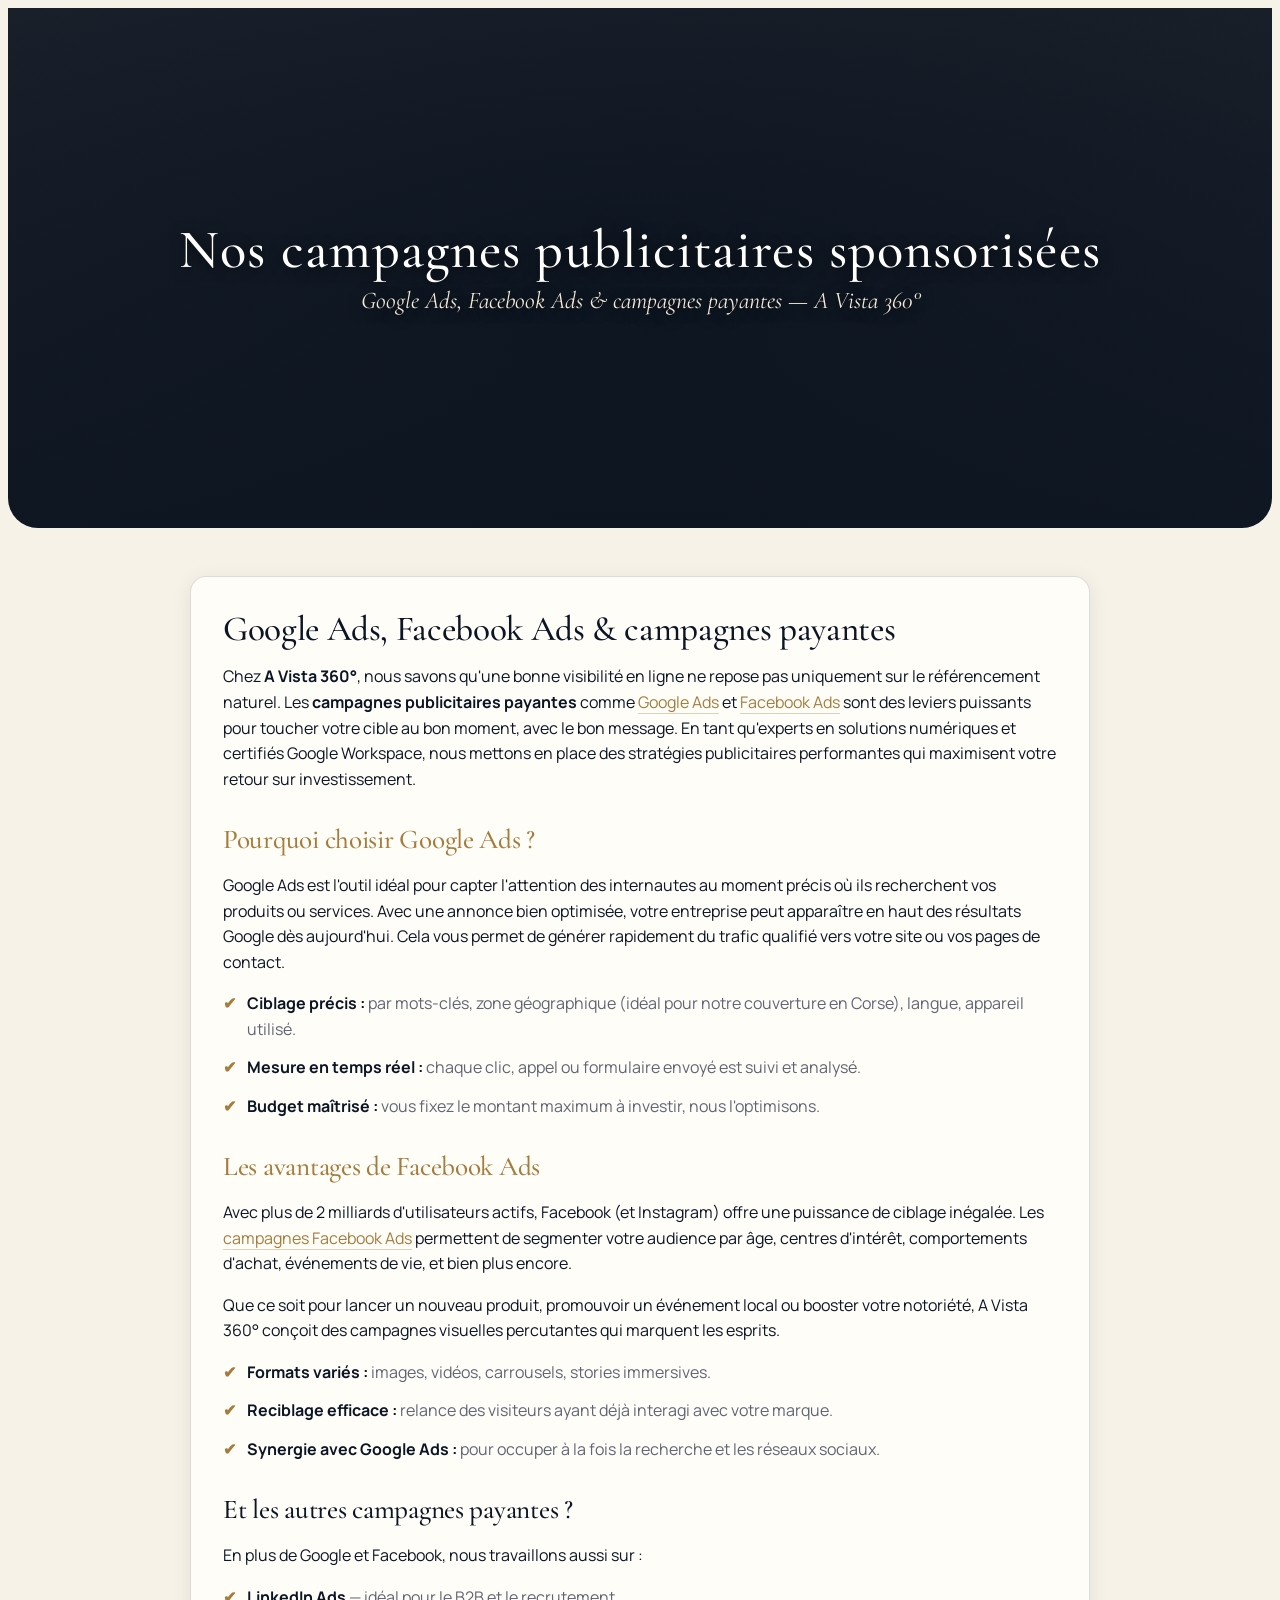
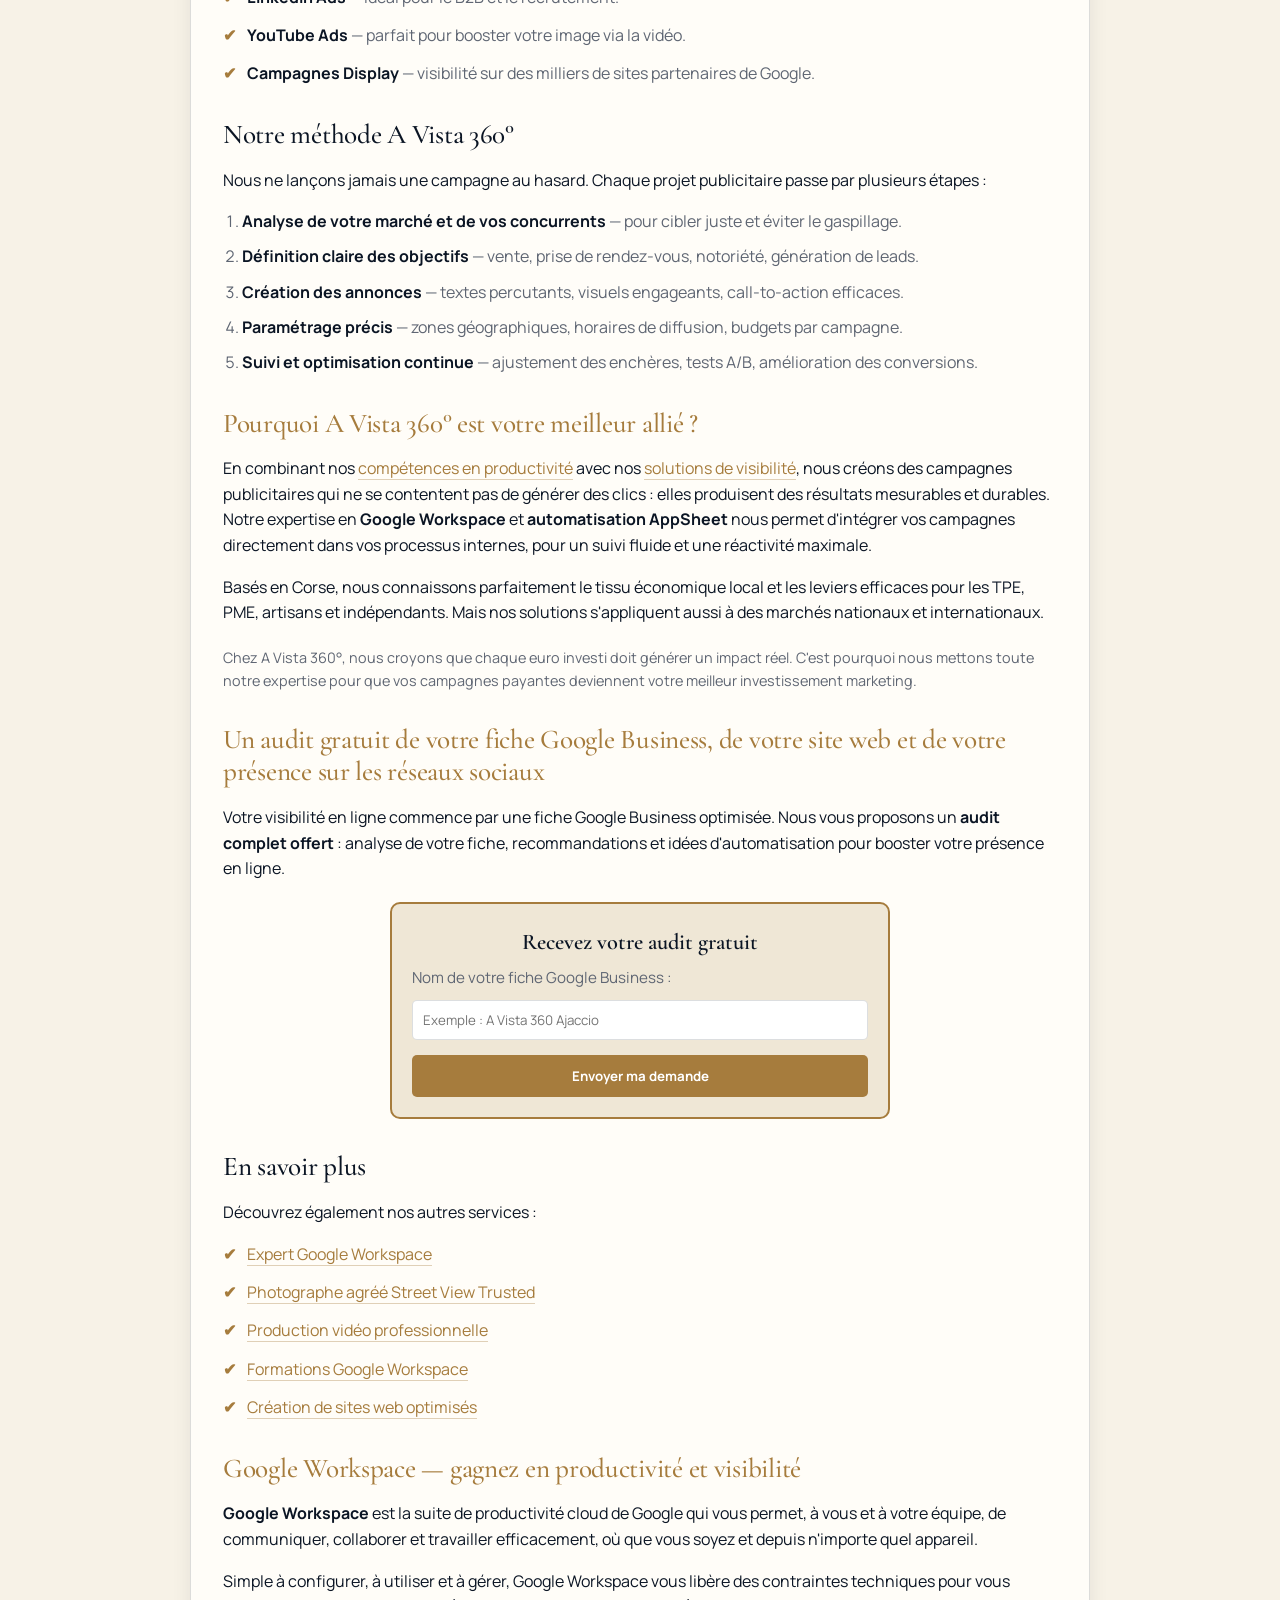
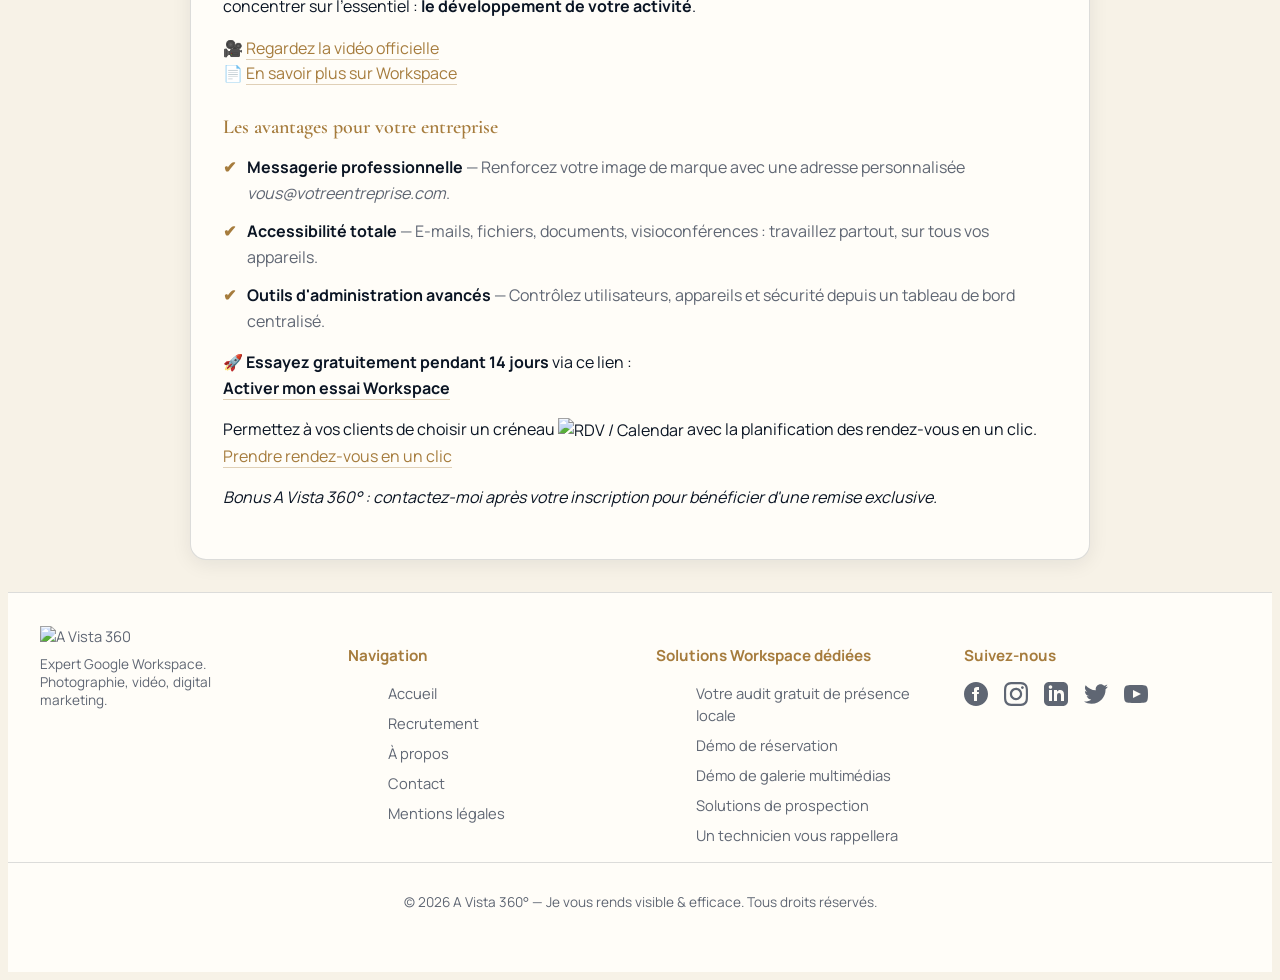
==== index.html @ ca6310ca "Page Ads — première publication" ====
<!doctype html>
<html lang="fr">
<head>
<meta charset="utf-8">
<meta name="viewport" content="width=device-width, initial-scale=1">
<title>Campagnes publicitaires — Google Ads &amp; Facebook Ads | A Vista 360°</title>
<link rel="canonical" href="https://ads.avista360.fr/">
<meta name="description" content="Google Ads, Facebook Ads et campagnes payantes en Corse : ciblage local, budget maîtrisé, suivi des conversions. A Vista 360°, expert Google Workspace depuis 2017.">
<link rel="preconnect" href="https://fonts.gstatic.com" crossorigin>
<link href="https://fonts.googleapis.com/css2?family=Cormorant+Garamond:ital,wght@0,500;0,600;1,500&family=Manrope:wght@400;600;700;800&display=swap" rel="stylesheet">
<style>
  :root {
    --v-font-title: "Cormorant Garamond", Georgia, serif;
    --v-font-body: Manrope, "Segoe UI", Roboto, Arial, sans-serif;
    --v-radius-card: 16px;
    --v-shadow-sm: 0 1px 3px rgba(60,64,67,.12);
    --v-shadow-lg: 0 8px 24px rgba(60,64,67,.22);
    --v-transition: all .25s ease;

    /* Palette A Vista 360 */
    --v-bg-section: #f7f2e7;
    --v-bg-section-alt: #efe7d6;
    --v-bg-card: #fffdf8;
    --v-txt-primary: #0b1524;
    --v-txt-secondary: #5f6673;
    --v-brand: #a67c3d;
    --v-gold: #c9a468;
    --v-line: rgba(11,21,36,.14);
    --v-ink: #0b1524;
  }

  /* Mode sombre : nuit + or */
  :root.dark {
    --v-bg-section: #0b1524;
    --v-bg-section-alt: #08111f;
    --v-bg-card: #12202f;
    --v-txt-primary: #f7f2e7;
    --v-txt-secondary: #b9b3a5;
    --v-line: rgba(247,242,231,.16);
    --v-brand: #c9a468;
  }
  @media (prefers-color-scheme: dark) {
    :root:not(.light) {
      --v-bg-section: #0b1524;
      --v-bg-section-alt: #08111f;
      --v-bg-card: #12202f;
      --v-txt-primary: #f7f2e7;
      --v-txt-secondary: #b9b3a5;
      --v-line: rgba(247,242,231,.16);
      --v-brand: #c9a468;
    }
  }

  .v-reset * { box-sizing: border-box; margin:0; padding:0; }
  body { background: var(--v-bg-section); color: var(--v-txt-primary); font-family: var(--v-font-body); }
  .v-container { font-family: var(--v-font-body); width: 100%; }

  /* ===== BANNIÈRE — 520 px, arrondi bas ===== */
  .v-header-banner {
    width: 100%;
    height: 520px;
    background-image: url('https://avista-360.github.io/vista360-assets/images/ads/campagne_ads.gif');
    background-size: cover;
    background-position: left center;
    display: flex;
    flex-direction: column;
    align-items: center;
    justify-content: center;
    text-align: center;
    padding: 1rem;
    color: #fff;
    text-shadow: 0 2px 14px rgba(0,0,0,.75);
    border-radius: 0 0 30px 30px;
    margin-bottom: 3rem;
    overflow: hidden;
    position: relative;
  }
  .v-header-banner::before {
    content: "";
    position: absolute;
    inset: 0;
    background-image: inherit;
    background-size: cover;
    background-position: inherit;
    background-repeat: no-repeat;
    transition: transform .8s ease;
    filter: blur(9px) saturate(.85);
    transform: scale(1.08);
    z-index: 0;
  }
  .v-header-banner:hover::before { transform: scale(1.12); }
  .v-header-banner::after {
    content: "";
    position: absolute;
    inset: 0;
    background:
      linear-gradient(180deg, rgba(8,16,28,.92) 0%, rgba(8,16,28,.97) 100%),
      radial-gradient(85% 95% at 50% 48%, rgba(11,21,36,.55), rgba(11,21,36,.10) 78%),
      radial-gradient(90% 120% at 80% 0%, rgba(201,164,104,.16), transparent 60%);
    z-index: 0;
  }
  .v-header-banner > * { position: relative; z-index: 1; }
  .v-header-content { position:relative; z-index:1; max-width:90%; }
  .v-header-content h1 {
    font-family: var(--v-font-title);
    font-weight: 500;
    font-size: clamp(2.2rem,5.5vw,3.4rem);
    letter-spacing:.02em;
    line-height:1.08;
    margin-bottom:.35rem;
  }
  .v-header-content p.v-banner-title{font-style:normal;font-size:clamp(2.2rem,5.5vw,3.4rem);line-height:1.08;margin:0 0 .35rem;color:#fff;letter-spacing:.02em;font-weight:500}
  .v-header-content p {
    font-family: var(--v-font-title);
    font-size: clamp(1.05rem,2.6vw,1.5rem);
    font-style: italic;
    color: #f3ead7;
  }
  @media (max-width: 768px) {
    .v-header-banner { background-position: center; height: 320px; }
  }

  /* ===== BLOC CONTENU — 900 px ===== */
  .vista-workspace {
    max-width: 900px;
    margin: 2rem auto;
    background: var(--v-bg-card);
    border: 1px solid var(--v-line);
    border-radius: 16px;
    padding: 2rem;
    box-shadow: 0 4px 20px rgba(11,21,36,.08);
    font-family: var(--v-font-body);
    line-height: 1.6;
    color: var(--v-txt-primary);
  }
  .vista-workspace h1 {
    font-family: var(--v-font-title);
    font-weight: 500;
    font-size: 2.2rem;
    line-height: 1.12;
    margin: 0 0 1rem;
    color: var(--v-ink);
    letter-spacing: -.01em;
  }
  .vista-workspace h2 {
    font-family: var(--v-font-title);
    font-weight: 500;
    color: var(--v-ink);
    font-size: 1.7rem;
    line-height: 1.2;
    margin: 2rem 0 1rem;
    letter-spacing: -.01em;
  }
  .vista-workspace h2.gold-title { color: var(--v-brand); }
  .vista-workspace h2.navy-title { color: var(--v-ink); }
  .vista-workspace h3 {
    font-family: var(--v-font-title);
    font-weight: 600;
    color: var(--v-brand);
    font-size: 1.25rem;
    margin: 1.5rem 0 .75rem;
  }
  .vista-workspace p { margin-bottom: 1rem; color: var(--v-txt-primary); }
  .vista-workspace b, .vista-workspace strong { color: var(--v-ink); }
  .vista-workspace a { color: var(--v-brand); text-decoration: none; border-bottom: 1px solid rgba(166,124,61,.35); }
  .vista-workspace a:hover { border-bottom-color: var(--v-brand); }
  .vista-workspace ul { list-style: none; padding: 0; margin-bottom: 1rem; }
  .vista-workspace ul li {
    margin-bottom: .8rem;
    padding-left: 1.5rem;
    position: relative;
    color: var(--v-txt-secondary);
  }
  .vista-workspace ul li::before {
    content: "✔";
    position: absolute;
    left: 0;
    color: var(--v-brand);
    font-weight: bold;
  }
  .vista-workspace ol { padding-left: 1.2rem; margin-bottom: 1rem; }
  .vista-workspace ol li { margin-bottom: .6rem; color: var(--v-txt-secondary); }
  .vista-workspace .v-note { margin-top: 20px; font-size: .9em; color: var(--v-txt-secondary); }

  /* ===== FORMULAIRE ===== */
  .v-form-box {
    border: 2px solid var(--v-brand);
    border-radius: 10px;
    padding: 20px;
    background: var(--v-bg-section-alt);
    max-width: 500px;
    margin: 20px auto;
  }
  .v-form-box h3 {
    color: var(--v-ink);
    text-align: center;
    font-family: var(--v-font-title);
    font-size: 1.4rem;
    margin: 0 0 .4rem;
  }
  .v-form-box label { display:block; margin-bottom:10px; font-size:.95rem; color: var(--v-txt-secondary); }
  .v-form-box input[type=text] {
    width: 100%; padding: 10px; margin-bottom: 15px;
    border: 1px solid var(--v-line); border-radius: 5px; background:#fff;
    font-family: inherit; color:#0b1524;
  }
  .v-form-box input[type=submit] {
    background-color: var(--v-brand); color: #fff; padding: 12px 20px;
    border: none; border-radius: 5px; cursor: pointer; width: 100%;
    font-family: inherit; font-weight: 700;
  }
  .v-form-box input[type=submit]:hover { background-color: var(--v-ink); }

  /* ===== CARTES (dimensions inchangées) ===== */
  .v-row { display:flex; flex-wrap:wrap; justify-content:center; gap:24px; margin-bottom:2.5rem; }
  .v-card {
    width:140px; max-width:100%; min-height:150px;
    background:var(--v-bg-card); border:1px solid var(--v-line);
    border-radius:var(--v-radius-card); box-shadow:var(--v-shadow-sm);
    padding:1.25rem .75rem 1.5rem; text-align:center; text-decoration:none;
    color:var(--v-txt-primary); position:relative; transition:var(--v-transition); cursor:pointer;
  }
  .v-card:hover, .v-card:focus-visible { transform:translateY(-4px) scale(1.02); box-shadow:var(--v-shadow-lg); }
  .v-card img { width:40px; height:40px; margin-bottom:.5rem; display:block; margin-left:auto; margin-right:auto; }
  .v-card-label { font-size:.95rem; font-weight:600; margin-bottom:.25rem; }
  .v-card-desc { font-size:.78rem; line-height:1.2; color:var(--v-txt-secondary); }
  @media (max-width:1024px){ .v-card{width:120px;} }
  @media (max-width:768px){ .v-row{gap:16px;} .v-card{width:30vw;min-width:120px;} }
  @media (max-width:600px){ .v-card{width:44%;} }
  @media (max-width:420px){ .v-card{width:90%;} }

  /* ===== FOOTER ===== */
  footer { background-color: var(--v-bg-card); padding: 2rem 0; border-top: 1px solid var(--v-line); }
  .footer-container { max-width: 1200px; margin: 0 auto; padding: 0 20px; display: grid; grid-template-columns: repeat(auto-fit, minmax(200px, 1fr)); gap: 2rem; }
  .footer-section h4 { font-weight: 700; margin-bottom: 1rem; color: var(--v-brand); font-size:.95rem; }
  .footer-section a { color: var(--v-txt-secondary); text-decoration: none; transition: color .3s ease; font-size:.92rem; }
  .footer-section a:hover { color: var(--v-brand); }
  .footer-section ul { list-style:none; }
  .footer-section li { margin-bottom:.5rem; }
  .footer-logo { width:112px; height:auto; object-fit:contain; }
  .footer-desc { font-size:.85rem; color:var(--v-txt-secondary); margin-top:.5rem; max-width:26ch; }
  .social-icons { display: flex; gap: 1rem; }
  .social-icons a { color: var(--v-txt-secondary); }
  .social-icons svg { width:24px; height:24px; display:block; }
  .social-icons a:hover { color: var(--v-brand); }
  .copyright { text-align: center; padding: 1rem 0; border-top: 1px solid var(--v-line); color: var(--v-txt-secondary); font-size:.85rem; }

  /* ===== RDV sticky ===== */
  .v-rdv-sticky {
    display:none; position:fixed; bottom:16px; right:16px; z-index:9999;
    background: var(--v-ink); color:#f7f2e7; padding:14px 22px; font-size:1rem; font-weight:600;
    border-radius:999px; text-decoration:none; box-shadow:0 4px 16px rgba(11,21,36,.35);
  }
  .v-rdv-sticky:hover { background: var(--v-brand); }
  @media (max-width:600px){ .v-rdv-sticky{display:inline-block;} }
</style>
</head>
<body>
<div class="v-container v-reset">

  <!-- ================= HEADER ================= -->
  <header class="v-header-banner">
    <div class="v-header-content">
      <p class="v-banner-title">Nos campagnes publicitaires sponsorisées</p>
      <p>Google Ads, Facebook Ads &amp; campagnes payantes — A Vista 360°</p>
    </div>
  </header>

  <!-- ================= CONTENU ADS ================= -->
  <div class="vista-workspace">

    <h1>Google Ads, Facebook Ads &amp; campagnes payantes</h1>

    <p>Chez <strong>A Vista 360°</strong>, nous savons qu'une bonne visibilité en ligne ne repose pas uniquement sur le référencement naturel. Les <strong>campagnes publicitaires payantes</strong> comme <a href="https://business.google.com/fr/google-ads/" target="_blank" rel="noopener">Google Ads</a> et <a href="https://www.avista360.fr/productivit%C3%A9/solutions/ads">Facebook Ads</a> sont des leviers puissants pour toucher votre cible au bon moment, avec le bon message. En tant qu'experts en solutions numériques et certifiés Google Workspace, nous mettons en place des stratégies publicitaires performantes qui maximisent votre retour sur investissement.</p>

    <h2 class="gold-title">Pourquoi choisir Google Ads&nbsp;?</h2>
    <p>Google Ads est l'outil idéal pour capter l'attention des internautes au moment précis où ils recherchent vos produits ou services. Avec une annonce bien optimisée, votre entreprise peut apparaître en haut des résultats Google dès aujourd'hui. Cela vous permet de générer rapidement du trafic qualifié vers votre site ou vos pages de contact.</p>
    <ul>
      <li><strong>Ciblage précis :</strong> par mots-clés, zone géographique (idéal pour notre couverture en Corse), langue, appareil utilisé.</li>
      <li><strong>Mesure en temps réel :</strong> chaque clic, appel ou formulaire envoyé est suivi et analysé.</li>
      <li><strong>Budget maîtrisé :</strong> vous fixez le montant maximum à investir, nous l'optimisons.</li>
    </ul>

    <h2 class="gold-title">Les avantages de Facebook Ads</h2>
    <p>Avec plus de 2 milliards d'utilisateurs actifs, Facebook (et Instagram) offre une puissance de ciblage inégalée. Les <a href="https://go.avista360.com/fb-ads" target="_blank" rel="noopener">campagnes Facebook Ads</a> permettent de segmenter votre audience par âge, centres d'intérêt, comportements d'achat, événements de vie, et bien plus encore.</p>
    <p>Que ce soit pour lancer un nouveau produit, promouvoir un événement local ou booster votre notoriété, A Vista 360° conçoit des campagnes visuelles percutantes qui marquent les esprits.</p>
    <ul>
      <li><strong>Formats variés :</strong> images, vidéos, carrousels, stories immersives.</li>
      <li><strong>Reciblage efficace :</strong> relance des visiteurs ayant déjà interagi avec votre marque.</li>
      <li><strong>Synergie avec Google Ads :</strong> pour occuper à la fois la recherche et les réseaux sociaux.</li>
    </ul>

    <h2 class="navy-title">Et les autres campagnes payantes&nbsp;?</h2>
    <p>En plus de Google et Facebook, nous travaillons aussi sur&nbsp;:</p>
    <ul>
      <li><strong>LinkedIn Ads</strong> — idéal pour le B2B et le recrutement.</li>
      <li><strong>YouTube Ads</strong> — parfait pour booster votre image via la vidéo.</li>
      <li><strong>Campagnes Display</strong> — visibilité sur des milliers de sites partenaires de Google.</li>
    </ul>

    <h2 class="navy-title">Notre méthode A Vista 360°</h2>
    <p>Nous ne lançons jamais une campagne au hasard. Chaque projet publicitaire passe par plusieurs étapes&nbsp;:</p>
    <ol>
      <li><strong>Analyse de votre marché et de vos concurrents</strong> — pour cibler juste et éviter le gaspillage.</li>
      <li><strong>Définition claire des objectifs</strong> — vente, prise de rendez-vous, notoriété, génération de leads.</li>
      <li><strong>Création des annonces</strong> — textes percutants, visuels engageants, call-to-action efficaces.</li>
      <li><strong>Paramétrage précis</strong> — zones géographiques, horaires de diffusion, budgets par campagne.</li>
      <li><strong>Suivi et optimisation continue</strong> — ajustement des enchères, tests A/B, amélioration des conversions.</li>
    </ol>

    <h2 class="gold-title">Pourquoi A Vista 360° est votre meilleur allié&nbsp;?</h2>
    <p>En combinant nos <a href="https://www.avista360.fr/automatiser">compétences en productivité</a> avec nos <a href="https://www.avista360.fr/%C3%AAtre-trouv%C3%A9">solutions de visibilité</a>, nous créons des campagnes publicitaires qui ne se contentent pas de générer des clics : elles produisent des résultats mesurables et durables. Notre expertise en <strong>Google Workspace</strong> et <strong>automatisation AppSheet</strong> nous permet d'intégrer vos campagnes directement dans vos processus internes, pour un suivi fluide et une réactivité maximale.</p>

    <p>Basés en Corse, nous connaissons parfaitement le tissu économique local et les leviers efficaces pour les TPE, PME, artisans et indépendants. Mais nos solutions s'appliquent aussi à des marchés nationaux et internationaux.</p>

    <p class="v-note">Chez A Vista 360°, nous croyons que chaque euro investi doit générer un impact réel. C'est pourquoi nous mettons toute notre expertise pour que vos campagnes payantes deviennent votre meilleur investissement marketing.</p>

    <h2 class="gold-title">Un audit gratuit de votre fiche Google Business, de votre site web et de votre présence sur les réseaux sociaux</h2>
    <p>Votre visibilité en ligne commence par une fiche Google Business optimisée. Nous vous proposons un <strong>audit complet offert</strong> : analyse de votre fiche, recommandations et idées d'automatisation pour booster votre présence en ligne.</p>

    <!-- Formulaire simple -->
    <div class="v-form-box">
      <h3>Recevez votre audit gratuit</h3>
      <form action="mailto:contact@avista360.fr" method="post" enctype="text/plain">
        <label for="gmb">Nom de votre fiche Google Business :</label>
        <input type="text" id="gmb" name="Nom de fiche Google" placeholder="Exemple : A Vista 360 Ajaccio">
        <input type="submit" value="Envoyer ma demande">
      </form>
    </div>

    <h2 class="navy-title">En savoir plus</h2>
    <p>Découvrez également nos autres services :</p>
    <ul>
      <li><a href="https://www.avista360.fr/productivit%C3%A9/packs-tarifs-workspace">Expert Google Workspace</a></li>
      <li><a href="https://www.avista360.fr/visibilit%C3%A9/visite-virtuelle-google-street-view-en-corse">Photographe agréé Street View Trusted</a></li>
      <li><a href="https://www.avista360.fr/visibilit%C3%A9/production/video-corse">Production vidéo professionnelle</a></li>
      <li><a href="https://www.avista360.fr/productivit%C3%A9/solutions/formation">Formations Google Workspace</a></li>
      <li><a href="https://www.avista360.fr/visibilit%C3%A9/production/creation-site-web">Création de sites web optimisés</a></li>
    </ul>

    <!-- ================= WORKSPACE PARTENAIRE ================= -->
    <h2 class="gold-title">Google Workspace — gagnez en productivité et visibilité</h2>
    <p><b>Google Workspace</b> est la suite de productivité cloud de Google qui vous permet, à vous et à votre équipe, de communiquer, collaborer et travailler efficacement, où que vous soyez et depuis n'importe quel appareil.</p>
    <p>Simple à configurer, à utiliser et à gérer, Google Workspace vous libère des contraintes techniques pour vous concentrer sur l'essentiel : <b>le développement de votre activité</b>.</p>

    <p>
      🎥 <a href="https://www.youtube.com/c/googleworkspace" target="_blank" rel="noopener">Regardez la vidéo officielle</a><br>
      📄 <a href="https://referworkspace.app.goo.gl/one-pager-FR" target="_blank" rel="noopener">En savoir plus sur Workspace</a>
    </p>

    <h3>Les avantages pour votre entreprise</h3>
    <ul>
      <li><b>Messagerie professionnelle</b> — Renforcez votre image de marque avec une adresse personnalisée <i>vous@votreentreprise.com</i>.</li>
      <li><b>Accessibilité totale</b> — E-mails, fichiers, documents, visioconférences : travaillez partout, sur tous vos appareils.</li>
      <li><b>Outils d'administration avancés</b> — Contrôlez utilisateurs, appareils et sécurité depuis un tableau de bord centralisé.</li>
    </ul>

    <p>
      🚀 <b>Essayez gratuitement pendant 14 jours</b> via ce lien :<br>
      <a class="referral__link" href="https://referworkspace.app.goo.gl/Tm4f" target="_blank" rel="noopener"><b>Activer mon essai Workspace</b></a>
    </p>

    <p>Permettez à vos clients de choisir un créneau <img src="https://ssl.gstatic.com/calendar/images/dynamiclogo_2020q4/calendar_24_2x.png?text=google+workspace" width="24" height="24" alt="RDV / Calendar" style="vertical-align:middle"> avec la planification des rendez-vous en un clic.<br>
      <a href="https://rdv.avista360.com" target="_blank" rel="noopener">Prendre rendez-vous en un clic</a></p>
    <p><i>Bonus A Vista 360° : contactez-moi après votre inscription pour bénéficier d'une remise exclusive.</i></p>
  </div>

</div>

<!-- FOOTER -->
<footer>
  <div class="footer-container">
    <div class="footer-section">
      <a href="https://www.avista360.fr/">
        <img src="https://avista-360.github.io/vista360-assets/01LogoVista360.png" alt="A Vista 360" class="footer-logo">
      </a>
      <p class="footer-desc">Expert Google Workspace. Photographie, vidéo, digital marketing.</p>
    </div>

    <div class="footer-section">
      <h4>Navigation</h4>
      <ul>
        <li><a href="https://www.avista360.fr/accueil">Accueil</a></li>
        <li><a href="https://www.avista360.fr/vista360/recrutement">Recrutement</a></li>
        <li><a href="https://www.avista360.fr/a-propos">À propos</a></li>
        <li><a href="mailto:contact@avista360.fr?subject=Demande%20d'information">Contact</a></li>
        <li><a href="https://www.avista360.fr/mentions-l%C3%A9gales">Mentions légales</a></li>
      </ul>
    </div>

    <div class="footer-section">
      <h4>Solutions Workspace dédiées</h4>
      <ul>
        <li><a href="https://audit.avista360.com/audit-gratuit">Votre audit gratuit de présence locale</a></li>
        <li><a href="https://resa.avista360.com">Démo de réservation</a></li>
        <li><a href="https://galerie.avista360.com">Démo de galerie multimédias</a></li>
        <li><a href="https://prospection.avista360.com">Solutions de prospection</a></li>
        <li><a href="https://rappel.avista360.com/votre-cr%C3%A9neau-horaire">Un technicien vous rappellera</a></li>
      </ul>
    </div>

    <div class="footer-section">
      <h4>Suivez-nous</h4>
      <div class="social-icons">
        <a href="https://www.facebook.com/avista360" aria-label="Facebook"><svg fill="currentColor" viewBox="0 0 24 24"><path d="M12 0c-6.627 0-12 5.373-12 12s5.373 12 12 12 12-5.373 12-12-5.373-12-12-12zm3 8h-1.35c-.538 0-.65.221-.65.778v1.222h2l-.209 2h-1.791v7h-3v-7h-2v-2h2v-2.308c0-1.769.931-2.692 3.029-2.692h1.971v3z"/></svg></a>
        <a href="https://www.instagram.com/avista_360/" aria-label="Instagram"><svg fill="currentColor" viewBox="0 0 24 24"><path d="M12 2.163c3.204 0 3.584.012 4.85.07 3.252.148 4.771 1.691 4.919 4.919.058 1.265.069 1.645.069 4.849 0 3.205-.012 3.584-.069 4.849-.148 3.225-1.664 4.771-4.919 4.919-1.266.058-1.644.07-4.85.07-3.204 0-3.584-.012-4.849-.07-3.26-.148-4.771-1.699-4.919-4.92-.058-1.265-.07-1.644-.07-4.849 0-3.204.013-3.583.07-4.849.149-3.227 1.664-4.771 4.919-4.919 1.266-.057 1.645-.069 4.849-.069zm0-2.163c-3.259 0-3.667.014-4.947.072-4.358.2-6.78 2.618-6.98 6.98-.059 1.281-.073 1.689-.073 4.948 0 3.259.014 3.668.072 4.948.2 4.358 2.618 6.78 6.98 6.98 1.281.058 1.689.072 4.948.072 3.259 0 3.668-.014 4.948-.072 4.354-.2 6.782-2.618 6.979-6.98.059-1.28.073-1.689.073-4.948 0-3.259-.014-3.667-.072-4.947-.196-4.354-2.617-6.78-6.979-6.98-1.281-.059-1.69-.073-4.948-.073zm0 5.838c-3.403 0-6.162 2.759-6.162 6.162s2.759 6.163 6.162 6.163 6.162-2.759 6.162-6.163c0-3.403-2.759-6.162-6.162-6.162zm0 10.162c-2.209 0-4-1.79-4-4 0-2.209 1.791-4 4-4s4 1.791 4 4c0 2.21-1.791 4-4 4zm6.406-11.845c-.796 0-1.441.645-1.441 1.44s.645 1.44 1.441 1.44c.795 0 1.439-.645 1.439-1.44s-.644-1.44-1.439-1.44z"/></svg></a>
        <a href="https://www.linkedin.com/in/avista360/" aria-label="LinkedIn"><svg fill="currentColor" viewBox="0 0 24 24"><path d="M19 0h-14c-2.761 0-5 2.239-5 5v14c0 2.761 2.239 5 5 5h14c2.762 0 5-2.239 5-5v-14c0-2.761-2.238-5-5-5zm-11 19h-3v-11h3v11zm-1.5-12.268c-.966 0-1.75-.79-1.75-1.764s.784-1.764 1.75-1.764 1.75.79 1.75 1.764-.784 1.764-1.75 1.764zm13.5 12.268h-3v-5.604c0-3.368-4-3.113-4 0v5.604h-3v-11h3v1.765c1.396-2.586 7-2.777 7 2.476v6.759z"/></svg></a>
        <a href="https://x.com/avistacom" aria-label="X"><svg fill="currentColor" viewBox="0 0 24 24"><path d="M24 4.557c-.883.392-1.832.656-2.828.775 1.017-.609 1.798-1.574 2.165-2.724-.951.564-2.005.974-3.127 1.195-.897-.957-2.178-1.555-3.594-1.555-2.723 0-4.928 2.206-4.928 4.928 0 .39.045.765.127 1.124-4.094-.205-7.725-2.165-10.163-5.144-.424.729-.666 1.577-.666 2.476 0 1.708.87 3.216 2.188 4.099-.807-.026-1.566-.247-2.228-.616v.062c0 2.385 1.693 4.374 3.946 4.827-.413.112-.849.171-1.296.171-.317 0-.626-.03-.928-.086.627 1.956 2.444 3.379 4.6 3.419-1.68 1.318-3.809 2.105-6.102 2.105-.396 0-.787-.023-1.17-.067 2.179 1.397 4.768 2.213 7.557 2.213 9.054 0 14-7.496 14-13.986 0-.21-.005-.423-.014-.633.961-.689 1.8-1.56 2.46-2.548l-.047-.02z"/></svg></a>
        <a href="https://www.youtube.com/@avista360" aria-label="YouTube"><svg fill="currentColor" viewBox="0 0 24 24"><path d="M19.615 3.184c-3.604-.246-11.631-.245-15.23 0-3.897.266-4.356 2.62-4.385 8.816.029 6.185.484 8.549 4.385 8.816 3.6.246 11.626.245 15.23 0 3.897-.266 4.356-2.62 4.385-8.816-.029-6.185-.484-8.549-4.385-8.816zm-10.615 12.816v-8l8 3.993-8 4.007z"/></svg></a>
      </div>
    </div>
  </div>

  <div class="copyright">
    <p>© 2026 A Vista 360° — Je vous rends visible &amp; efficace. Tous droits réservés.</p>
  </div>
</footer>

<a href="https://rappel.avista360.com/votre-cr%C3%A9neau-horaire" class="v-rdv-sticky" target="_blank" rel="noopener">Prendre RDV téléphonique</a>
</body>
</html>
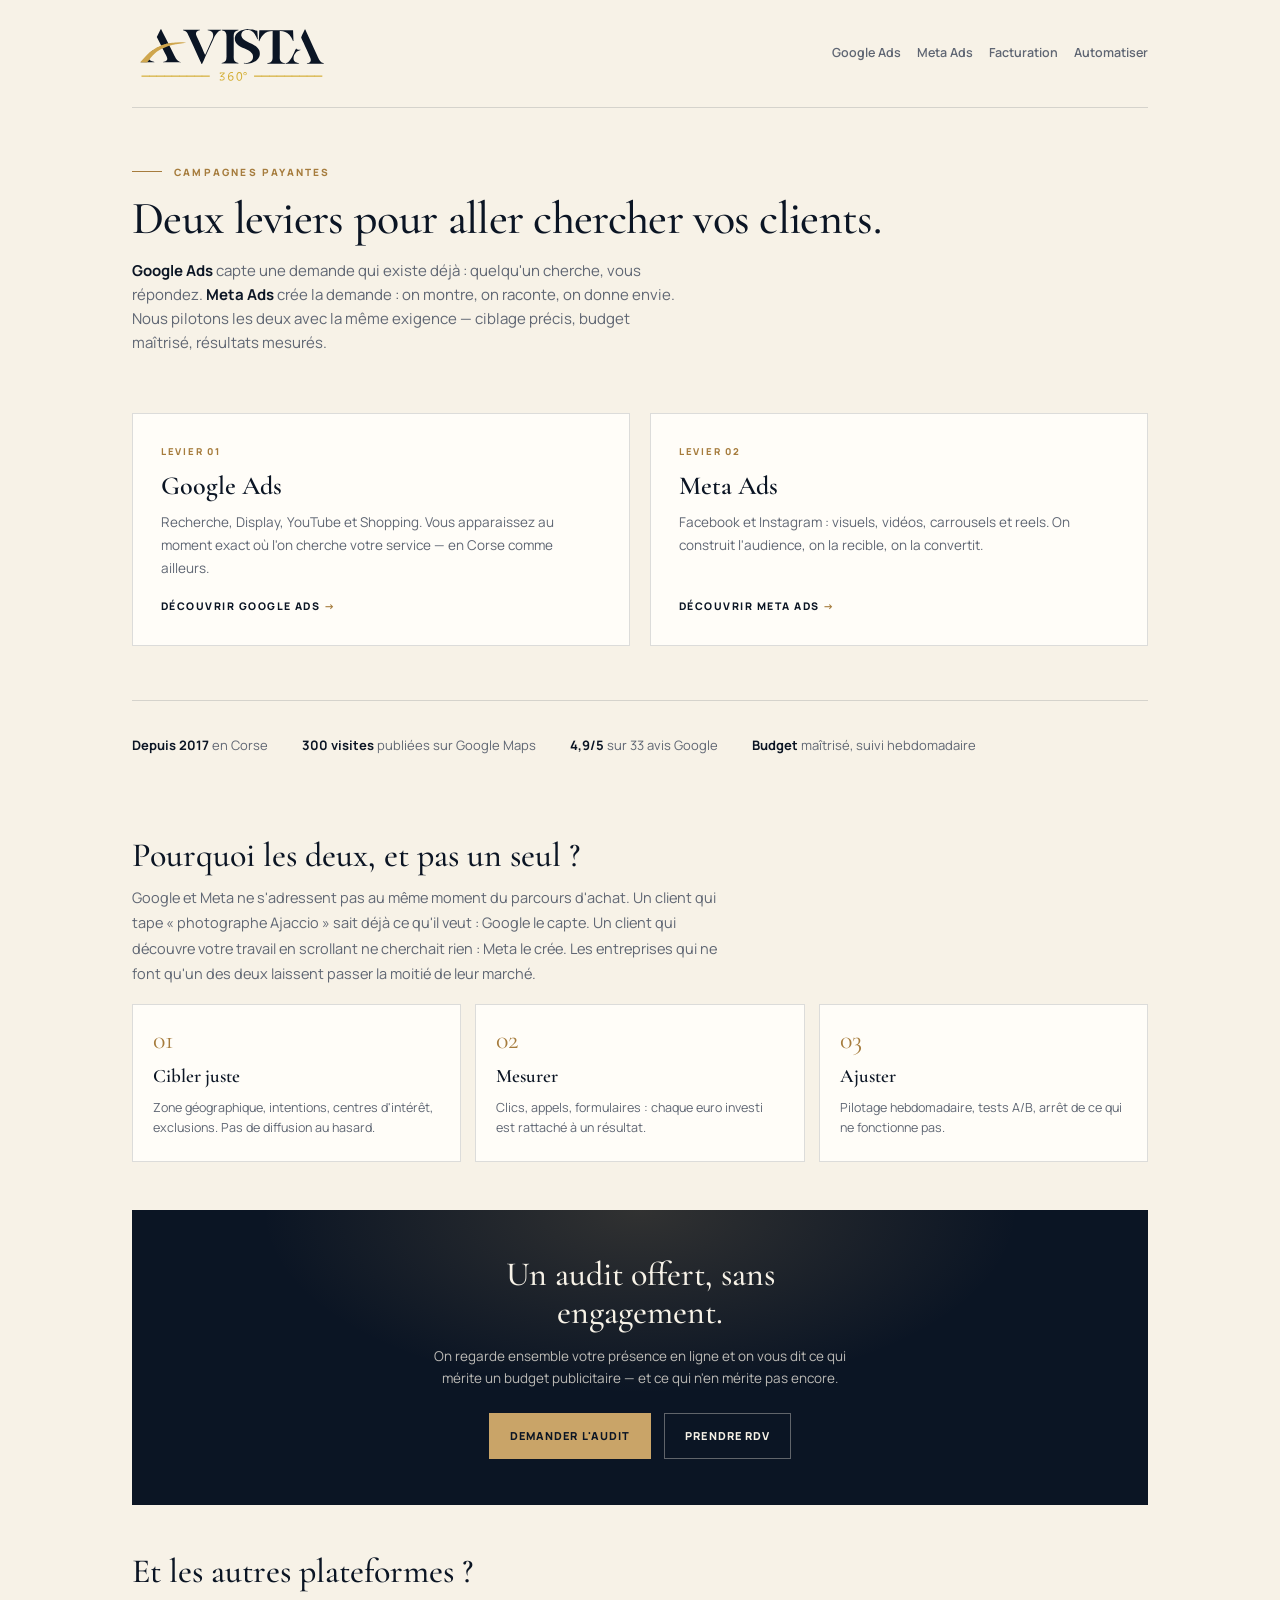
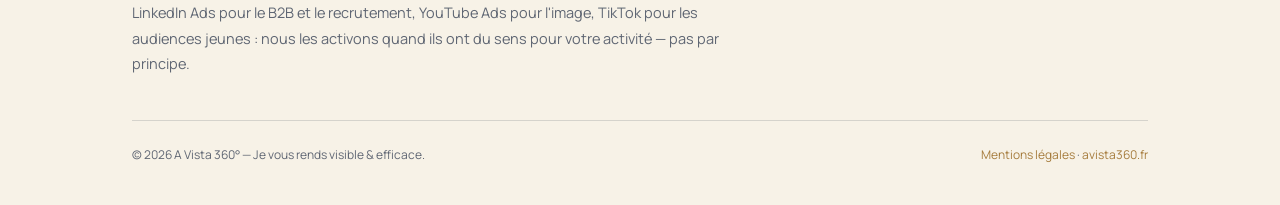
==== commit f1d944bf: "Site Ads : accueil, Google Ads, Meta Ads" ====
--- a/index.html
+++ b/index.html
@@ -3,419 +3,78 @@
 <head>
 <meta charset="utf-8">
 <meta name="viewport" content="width=device-width, initial-scale=1">
-<title>Campagnes publicitaires — Google Ads &amp; Facebook Ads | A Vista 360°</title>
+<title>Campagnes publicitaires Google Ads &amp; Meta Ads en Corse | A Vista 360°</title>
+<link rel="icon" type="image/png" sizes="32x32" href="/assets/favicon-32.png">
+<link rel="apple-touch-icon" sizes="180x180" href="/assets/favicon-180.png">
+<meta name="description" content="Google Ads et Meta Ads pilotés depuis Ajaccio : capter la demande existante, créer la demande nouvelle. Ciblage local, budget maîtrisé, conversions mesurées.">
+<meta name="robots" content="index, follow">
 <link rel="canonical" href="https://ads.avista360.fr/">
-<meta name="description" content="Google Ads, Facebook Ads et campagnes payantes en Corse : ciblage local, budget maîtrisé, suivi des conversions. A Vista 360°, expert Google Workspace depuis 2017.">
-<link rel="preconnect" href="https://fonts.gstatic.com" crossorigin>
 <link href="https://fonts.googleapis.com/css2?family=Cormorant+Garamond:ital,wght@0,500;0,600;1,500&family=Manrope:wght@400;600;700;800&display=swap" rel="stylesheet">
-<style>
-  :root {
-    --v-font-title: "Cormorant Garamond", Georgia, serif;
-    --v-font-body: Manrope, "Segoe UI", Roboto, Arial, sans-serif;
-    --v-radius-card: 16px;
-    --v-shadow-sm: 0 1px 3px rgba(60,64,67,.12);
-    --v-shadow-lg: 0 8px 24px rgba(60,64,67,.22);
-    --v-transition: all .25s ease;
-
-    /* Palette A Vista 360 */
-    --v-bg-section: #f7f2e7;
-    --v-bg-section-alt: #efe7d6;
-    --v-bg-card: #fffdf8;
-    --v-txt-primary: #0b1524;
-    --v-txt-secondary: #5f6673;
-    --v-brand: #a67c3d;
-    --v-gold: #c9a468;
-    --v-line: rgba(11,21,36,.14);
-    --v-ink: #0b1524;
-  }
-
-  /* Mode sombre : nuit + or */
-  :root.dark {
-    --v-bg-section: #0b1524;
-    --v-bg-section-alt: #08111f;
-    --v-bg-card: #12202f;
-    --v-txt-primary: #f7f2e7;
-    --v-txt-secondary: #b9b3a5;
-    --v-line: rgba(247,242,231,.16);
-    --v-brand: #c9a468;
-  }
-  @media (prefers-color-scheme: dark) {
-    :root:not(.light) {
-      --v-bg-section: #0b1524;
-      --v-bg-section-alt: #08111f;
-      --v-bg-card: #12202f;
-      --v-txt-primary: #f7f2e7;
-      --v-txt-secondary: #b9b3a5;
-      --v-line: rgba(247,242,231,.16);
-      --v-brand: #c9a468;
-    }
-  }
-
-  .v-reset * { box-sizing: border-box; margin:0; padding:0; }
-  body { background: var(--v-bg-section); color: var(--v-txt-primary); font-family: var(--v-font-body); }
-  .v-container { font-family: var(--v-font-body); width: 100%; }
-
-  /* ===== BANNIÈRE — 520 px, arrondi bas ===== */
-  .v-header-banner {
-    width: 100%;
-    height: 520px;
-    background-image: url('https://avista-360.github.io/vista360-assets/images/ads/campagne_ads.gif');
-    background-size: cover;
-    background-position: left center;
-    display: flex;
-    flex-direction: column;
-    align-items: center;
-    justify-content: center;
-    text-align: center;
-    padding: 1rem;
-    color: #fff;
-    text-shadow: 0 2px 14px rgba(0,0,0,.75);
-    border-radius: 0 0 30px 30px;
-    margin-bottom: 3rem;
-    overflow: hidden;
-    position: relative;
-  }
-  .v-header-banner::before {
-    content: "";
-    position: absolute;
-    inset: 0;
-    background-image: inherit;
-    background-size: cover;
-    background-position: inherit;
-    background-repeat: no-repeat;
-    transition: transform .8s ease;
-    filter: blur(9px) saturate(.85);
-    transform: scale(1.08);
-    z-index: 0;
-  }
-  .v-header-banner:hover::before { transform: scale(1.12); }
-  .v-header-banner::after {
-    content: "";
-    position: absolute;
-    inset: 0;
-    background:
-      linear-gradient(180deg, rgba(8,16,28,.92) 0%, rgba(8,16,28,.97) 100%),
-      radial-gradient(85% 95% at 50% 48%, rgba(11,21,36,.55), rgba(11,21,36,.10) 78%),
-      radial-gradient(90% 120% at 80% 0%, rgba(201,164,104,.16), transparent 60%);
-    z-index: 0;
-  }
-  .v-header-banner > * { position: relative; z-index: 1; }
-  .v-header-content { position:relative; z-index:1; max-width:90%; }
-  .v-header-content h1 {
-    font-family: var(--v-font-title);
-    font-weight: 500;
-    font-size: clamp(2.2rem,5.5vw,3.4rem);
-    letter-spacing:.02em;
-    line-height:1.08;
-    margin-bottom:.35rem;
-  }
-  .v-header-content p.v-banner-title{font-style:normal;font-size:clamp(2.2rem,5.5vw,3.4rem);line-height:1.08;margin:0 0 .35rem;color:#fff;letter-spacing:.02em;font-weight:500}
-  .v-header-content p {
-    font-family: var(--v-font-title);
-    font-size: clamp(1.05rem,2.6vw,1.5rem);
-    font-style: italic;
-    color: #f3ead7;
-  }
-  @media (max-width: 768px) {
-    .v-header-banner { background-position: center; height: 320px; }
-  }
-
-  /* ===== BLOC CONTENU — 900 px ===== */
-  .vista-workspace {
-    max-width: 900px;
-    margin: 2rem auto;
-    background: var(--v-bg-card);
-    border: 1px solid var(--v-line);
-    border-radius: 16px;
-    padding: 2rem;
-    box-shadow: 0 4px 20px rgba(11,21,36,.08);
-    font-family: var(--v-font-body);
-    line-height: 1.6;
-    color: var(--v-txt-primary);
-  }
-  .vista-workspace h1 {
-    font-family: var(--v-font-title);
-    font-weight: 500;
-    font-size: 2.2rem;
-    line-height: 1.12;
-    margin: 0 0 1rem;
-    color: var(--v-ink);
-    letter-spacing: -.01em;
-  }
-  .vista-workspace h2 {
-    font-family: var(--v-font-title);
-    font-weight: 500;
-    color: var(--v-ink);
-    font-size: 1.7rem;
-    line-height: 1.2;
-    margin: 2rem 0 1rem;
-    letter-spacing: -.01em;
-  }
-  .vista-workspace h2.gold-title { color: var(--v-brand); }
-  .vista-workspace h2.navy-title { color: var(--v-ink); }
-  .vista-workspace h3 {
-    font-family: var(--v-font-title);
-    font-weight: 600;
-    color: var(--v-brand);
-    font-size: 1.25rem;
-    margin: 1.5rem 0 .75rem;
-  }
-  .vista-workspace p { margin-bottom: 1rem; color: var(--v-txt-primary); }
-  .vista-workspace b, .vista-workspace strong { color: var(--v-ink); }
-  .vista-workspace a { color: var(--v-brand); text-decoration: none; border-bottom: 1px solid rgba(166,124,61,.35); }
-  .vista-workspace a:hover { border-bottom-color: var(--v-brand); }
-  .vista-workspace ul { list-style: none; padding: 0; margin-bottom: 1rem; }
-  .vista-workspace ul li {
-    margin-bottom: .8rem;
-    padding-left: 1.5rem;
-    position: relative;
-    color: var(--v-txt-secondary);
-  }
-  .vista-workspace ul li::before {
-    content: "✔";
-    position: absolute;
-    left: 0;
-    color: var(--v-brand);
-    font-weight: bold;
-  }
-  .vista-workspace ol { padding-left: 1.2rem; margin-bottom: 1rem; }
-  .vista-workspace ol li { margin-bottom: .6rem; color: var(--v-txt-secondary); }
-  .vista-workspace .v-note { margin-top: 20px; font-size: .9em; color: var(--v-txt-secondary); }
-
-  /* ===== FORMULAIRE ===== */
-  .v-form-box {
-    border: 2px solid var(--v-brand);
-    border-radius: 10px;
-    padding: 20px;
-    background: var(--v-bg-section-alt);
-    max-width: 500px;
-    margin: 20px auto;
-  }
-  .v-form-box h3 {
-    color: var(--v-ink);
-    text-align: center;
-    font-family: var(--v-font-title);
-    font-size: 1.4rem;
-    margin: 0 0 .4rem;
-  }
-  .v-form-box label { display:block; margin-bottom:10px; font-size:.95rem; color: var(--v-txt-secondary); }
-  .v-form-box input[type=text] {
-    width: 100%; padding: 10px; margin-bottom: 15px;
-    border: 1px solid var(--v-line); border-radius: 5px; background:#fff;
-    font-family: inherit; color:#0b1524;
-  }
-  .v-form-box input[type=submit] {
-    background-color: var(--v-brand); color: #fff; padding: 12px 20px;
-    border: none; border-radius: 5px; cursor: pointer; width: 100%;
-    font-family: inherit; font-weight: 700;
-  }
-  .v-form-box input[type=submit]:hover { background-color: var(--v-ink); }
-
-  /* ===== CARTES (dimensions inchangées) ===== */
-  .v-row { display:flex; flex-wrap:wrap; justify-content:center; gap:24px; margin-bottom:2.5rem; }
-  .v-card {
-    width:140px; max-width:100%; min-height:150px;
-    background:var(--v-bg-card); border:1px solid var(--v-line);
-    border-radius:var(--v-radius-card); box-shadow:var(--v-shadow-sm);
-    padding:1.25rem .75rem 1.5rem; text-align:center; text-decoration:none;
-    color:var(--v-txt-primary); position:relative; transition:var(--v-transition); cursor:pointer;
-  }
-  .v-card:hover, .v-card:focus-visible { transform:translateY(-4px) scale(1.02); box-shadow:var(--v-shadow-lg); }
-  .v-card img { width:40px; height:40px; margin-bottom:.5rem; display:block; margin-left:auto; margin-right:auto; }
-  .v-card-label { font-size:.95rem; font-weight:600; margin-bottom:.25rem; }
-  .v-card-desc { font-size:.78rem; line-height:1.2; color:var(--v-txt-secondary); }
-  @media (max-width:1024px){ .v-card{width:120px;} }
-  @media (max-width:768px){ .v-row{gap:16px;} .v-card{width:30vw;min-width:120px;} }
-  @media (max-width:600px){ .v-card{width:44%;} }
-  @media (max-width:420px){ .v-card{width:90%;} }
-
-  /* ===== FOOTER ===== */
-  footer { background-color: var(--v-bg-card); padding: 2rem 0; border-top: 1px solid var(--v-line); }
-  .footer-container { max-width: 1200px; margin: 0 auto; padding: 0 20px; display: grid; grid-template-columns: repeat(auto-fit, minmax(200px, 1fr)); gap: 2rem; }
-  .footer-section h4 { font-weight: 700; margin-bottom: 1rem; color: var(--v-brand); font-size:.95rem; }
-  .footer-section a { color: var(--v-txt-secondary); text-decoration: none; transition: color .3s ease; font-size:.92rem; }
-  .footer-section a:hover { color: var(--v-brand); }
-  .footer-section ul { list-style:none; }
-  .footer-section li { margin-bottom:.5rem; }
-  .footer-logo { width:112px; height:auto; object-fit:contain; }
-  .footer-desc { font-size:.85rem; color:var(--v-txt-secondary); margin-top:.5rem; max-width:26ch; }
-  .social-icons { display: flex; gap: 1rem; }
-  .social-icons a { color: var(--v-txt-secondary); }
-  .social-icons svg { width:24px; height:24px; display:block; }
-  .social-icons a:hover { color: var(--v-brand); }
-  .copyright { text-align: center; padding: 1rem 0; border-top: 1px solid var(--v-line); color: var(--v-txt-secondary); font-size:.85rem; }
-
-  /* ===== RDV sticky ===== */
-  .v-rdv-sticky {
-    display:none; position:fixed; bottom:16px; right:16px; z-index:9999;
-    background: var(--v-ink); color:#f7f2e7; padding:14px 22px; font-size:1rem; font-weight:600;
-    border-radius:999px; text-decoration:none; box-shadow:0 4px 16px rgba(11,21,36,.35);
-  }
-  .v-rdv-sticky:hover { background: var(--v-brand); }
-  @media (max-width:600px){ .v-rdv-sticky{display:inline-block;} }
-</style>
+<link rel="stylesheet" href="style.css">
 </head>
 <body>
-<div class="v-container v-reset">
-
-  <!-- ================= HEADER ================= -->
-  <header class="v-header-banner">
-    <div class="v-header-content">
-      <p class="v-banner-title">Nos campagnes publicitaires sponsorisées</p>
-      <p>Google Ads, Facebook Ads &amp; campagnes payantes — A Vista 360°</p>
-    </div>
+<div class="wrap">
+  <header>
+    <a class="brand" href="/"><img class="brand-img" src="/assets/logo.svg" alt="A Vista 360°" width="220" height="34"></a>
+    <nav>
+      <a href="google-ads.html">Google Ads</a>
+      <a href="meta-ads.html">Meta Ads</a>
+      <a href="https://facturation.avista360.fr/">Facturation</a>
+      <a href="https://www.avista360.fr/automatiser">Automatiser</a>
+    </nav>
   </header>
 
-  <!-- ================= CONTENU ADS ================= -->
-  <div class="vista-workspace">
+  <section class="hero">
+    <p class="eyebrow">Campagnes payantes</p>
+    <h1>Deux leviers pour aller chercher vos clients.</h1>
+    <p class="lead"><strong>Google Ads</strong> capte une demande qui existe déjà : quelqu'un cherche, vous répondez. <strong>Meta Ads</strong> crée la demande : on montre, on raconte, on donne envie. Nous pilotons les deux avec la même exigence — ciblage précis, budget maîtrisé, résultats mesurés.</p>
+  </section>
 
-    <h1>Google Ads, Facebook Ads &amp; campagnes payantes</h1>
-
-    <p>Chez <strong>A Vista 360°</strong>, nous savons qu'une bonne visibilité en ligne ne repose pas uniquement sur le référencement naturel. Les <strong>campagnes publicitaires payantes</strong> comme <a href="https://business.google.com/fr/google-ads/" target="_blank" rel="noopener">Google Ads</a> et <a href="https://www.avista360.fr/productivit%C3%A9/solutions/ads">Facebook Ads</a> sont des leviers puissants pour toucher votre cible au bon moment, avec le bon message. En tant qu'experts en solutions numériques et certifiés Google Workspace, nous mettons en place des stratégies publicitaires performantes qui maximisent votre retour sur investissement.</p>
-
-    <h2 class="gold-title">Pourquoi choisir Google Ads&nbsp;?</h2>
-    <p>Google Ads est l'outil idéal pour capter l'attention des internautes au moment précis où ils recherchent vos produits ou services. Avec une annonce bien optimisée, votre entreprise peut apparaître en haut des résultats Google dès aujourd'hui. Cela vous permet de générer rapidement du trafic qualifié vers votre site ou vos pages de contact.</p>
-    <ul>
-      <li><strong>Ciblage précis :</strong> par mots-clés, zone géographique (idéal pour notre couverture en Corse), langue, appareil utilisé.</li>
-      <li><strong>Mesure en temps réel :</strong> chaque clic, appel ou formulaire envoyé est suivi et analysé.</li>
-      <li><strong>Budget maîtrisé :</strong> vous fixez le montant maximum à investir, nous l'optimisons.</li>
-    </ul>
-
-    <h2 class="gold-title">Les avantages de Facebook Ads</h2>
-    <p>Avec plus de 2 milliards d'utilisateurs actifs, Facebook (et Instagram) offre une puissance de ciblage inégalée. Les <a href="https://go.avista360.com/fb-ads" target="_blank" rel="noopener">campagnes Facebook Ads</a> permettent de segmenter votre audience par âge, centres d'intérêt, comportements d'achat, événements de vie, et bien plus encore.</p>
-    <p>Que ce soit pour lancer un nouveau produit, promouvoir un événement local ou booster votre notoriété, A Vista 360° conçoit des campagnes visuelles percutantes qui marquent les esprits.</p>
-    <ul>
-      <li><strong>Formats variés :</strong> images, vidéos, carrousels, stories immersives.</li>
-      <li><strong>Reciblage efficace :</strong> relance des visiteurs ayant déjà interagi avec votre marque.</li>
-      <li><strong>Synergie avec Google Ads :</strong> pour occuper à la fois la recherche et les réseaux sociaux.</li>
-    </ul>
-
-    <h2 class="navy-title">Et les autres campagnes payantes&nbsp;?</h2>
-    <p>En plus de Google et Facebook, nous travaillons aussi sur&nbsp;:</p>
-    <ul>
-      <li><strong>LinkedIn Ads</strong> — idéal pour le B2B et le recrutement.</li>
-      <li><strong>YouTube Ads</strong> — parfait pour booster votre image via la vidéo.</li>
-      <li><strong>Campagnes Display</strong> — visibilité sur des milliers de sites partenaires de Google.</li>
-    </ul>
-
-    <h2 class="navy-title">Notre méthode A Vista 360°</h2>
-    <p>Nous ne lançons jamais une campagne au hasard. Chaque projet publicitaire passe par plusieurs étapes&nbsp;:</p>
-    <ol>
-      <li><strong>Analyse de votre marché et de vos concurrents</strong> — pour cibler juste et éviter le gaspillage.</li>
-      <li><strong>Définition claire des objectifs</strong> — vente, prise de rendez-vous, notoriété, génération de leads.</li>
-      <li><strong>Création des annonces</strong> — textes percutants, visuels engageants, call-to-action efficaces.</li>
-      <li><strong>Paramétrage précis</strong> — zones géographiques, horaires de diffusion, budgets par campagne.</li>
-      <li><strong>Suivi et optimisation continue</strong> — ajustement des enchères, tests A/B, amélioration des conversions.</li>
-    </ol>
-
-    <h2 class="gold-title">Pourquoi A Vista 360° est votre meilleur allié&nbsp;?</h2>
-    <p>En combinant nos <a href="https://www.avista360.fr/automatiser">compétences en productivité</a> avec nos <a href="https://www.avista360.fr/%C3%AAtre-trouv%C3%A9">solutions de visibilité</a>, nous créons des campagnes publicitaires qui ne se contentent pas de générer des clics : elles produisent des résultats mesurables et durables. Notre expertise en <strong>Google Workspace</strong> et <strong>automatisation AppSheet</strong> nous permet d'intégrer vos campagnes directement dans vos processus internes, pour un suivi fluide et une réactivité maximale.</p>
-
-    <p>Basés en Corse, nous connaissons parfaitement le tissu économique local et les leviers efficaces pour les TPE, PME, artisans et indépendants. Mais nos solutions s'appliquent aussi à des marchés nationaux et internationaux.</p>
-
-    <p class="v-note">Chez A Vista 360°, nous croyons que chaque euro investi doit générer un impact réel. C'est pourquoi nous mettons toute notre expertise pour que vos campagnes payantes deviennent votre meilleur investissement marketing.</p>
-
-    <h2 class="gold-title">Un audit gratuit de votre fiche Google Business, de votre site web et de votre présence sur les réseaux sociaux</h2>
-    <p>Votre visibilité en ligne commence par une fiche Google Business optimisée. Nous vous proposons un <strong>audit complet offert</strong> : analyse de votre fiche, recommandations et idées d'automatisation pour booster votre présence en ligne.</p>
-
-    <!-- Formulaire simple -->
-    <div class="v-form-box">
-      <h3>Recevez votre audit gratuit</h3>
-      <form action="mailto:contact@avista360.fr" method="post" enctype="text/plain">
-        <label for="gmb">Nom de votre fiche Google Business :</label>
-        <input type="text" id="gmb" name="Nom de fiche Google" placeholder="Exemple : A Vista 360 Ajaccio">
-        <input type="submit" value="Envoyer ma demande">
-      </form>
-    </div>
-
-    <h2 class="navy-title">En savoir plus</h2>
-    <p>Découvrez également nos autres services :</p>
-    <ul>
-      <li><a href="https://www.avista360.fr/productivit%C3%A9/packs-tarifs-workspace">Expert Google Workspace</a></li>
-      <li><a href="https://www.avista360.fr/visibilit%C3%A9/visite-virtuelle-google-street-view-en-corse">Photographe agréé Street View Trusted</a></li>
-      <li><a href="https://www.avista360.fr/visibilit%C3%A9/production/video-corse">Production vidéo professionnelle</a></li>
-      <li><a href="https://www.avista360.fr/productivit%C3%A9/solutions/formation">Formations Google Workspace</a></li>
-      <li><a href="https://www.avista360.fr/visibilit%C3%A9/production/creation-site-web">Création de sites web optimisés</a></li>
-    </ul>
-
-    <!-- ================= WORKSPACE PARTENAIRE ================= -->
-    <h2 class="gold-title">Google Workspace — gagnez en productivité et visibilité</h2>
-    <p><b>Google Workspace</b> est la suite de productivité cloud de Google qui vous permet, à vous et à votre équipe, de communiquer, collaborer et travailler efficacement, où que vous soyez et depuis n'importe quel appareil.</p>
-    <p>Simple à configurer, à utiliser et à gérer, Google Workspace vous libère des contraintes techniques pour vous concentrer sur l'essentiel : <b>le développement de votre activité</b>.</p>
-
-    <p>
-      🎥 <a href="https://www.youtube.com/c/googleworkspace" target="_blank" rel="noopener">Regardez la vidéo officielle</a><br>
-      📄 <a href="https://referworkspace.app.goo.gl/one-pager-FR" target="_blank" rel="noopener">En savoir plus sur Workspace</a>
-    </p>
-
-    <h3>Les avantages pour votre entreprise</h3>
-    <ul>
-      <li><b>Messagerie professionnelle</b> — Renforcez votre image de marque avec une adresse personnalisée <i>vous@votreentreprise.com</i>.</li>
-      <li><b>Accessibilité totale</b> — E-mails, fichiers, documents, visioconférences : travaillez partout, sur tous vos appareils.</li>
-      <li><b>Outils d'administration avancés</b> — Contrôlez utilisateurs, appareils et sécurité depuis un tableau de bord centralisé.</li>
-    </ul>
-
-    <p>
-      🚀 <b>Essayez gratuitement pendant 14 jours</b> via ce lien :<br>
-      <a class="referral__link" href="https://referworkspace.app.goo.gl/Tm4f" target="_blank" rel="noopener"><b>Activer mon essai Workspace</b></a>
-    </p>
-
-    <p>Permettez à vos clients de choisir un créneau <img src="https://ssl.gstatic.com/calendar/images/dynamiclogo_2020q4/calendar_24_2x.png?text=google+workspace" width="24" height="24" alt="RDV / Calendar" style="vertical-align:middle"> avec la planification des rendez-vous en un clic.<br>
-      <a href="https://rdv.avista360.com" target="_blank" rel="noopener">Prendre rendez-vous en un clic</a></p>
-    <p><i>Bonus A Vista 360° : contactez-moi après votre inscription pour bénéficier d'une remise exclusive.</i></p>
+  <div class="bricks">
+    <a class="brick" href="google-ads.html">
+      <span class="tag">Levier 01</span>
+      <h2>Google Ads</h2>
+      <p>Recherche, Display, YouTube et Shopping. Vous apparaissez au moment exact où l'on cherche votre service — en Corse comme ailleurs.</p>
+      <span class="more">Découvrir Google Ads</span>
+    </a>
+    <a class="brick" href="meta-ads.html">
+      <span class="tag">Levier 02</span>
+      <h2>Meta Ads</h2>
+      <p>Facebook et Instagram : visuels, vidéos, carrousels et reels. On construit l'audience, on la recible, on la convertit.</p>
+      <span class="more">Découvrir Meta Ads</span>
+    </a>
   </div>
 
-</div>
-
-<!-- FOOTER -->
-<footer>
-  <div class="footer-container">
-    <div class="footer-section">
-      <a href="https://www.avista360.fr/">
-        <img src="https://avista-360.github.io/vista360-assets/01LogoVista360.png" alt="A Vista 360" class="footer-logo">
-      </a>
-      <p class="footer-desc">Expert Google Workspace. Photographie, vidéo, digital marketing.</p>
-    </div>
-
-    <div class="footer-section">
-      <h4>Navigation</h4>
-      <ul>
-        <li><a href="https://www.avista360.fr/accueil">Accueil</a></li>
-        <li><a href="https://www.avista360.fr/vista360/recrutement">Recrutement</a></li>
-        <li><a href="https://www.avista360.fr/a-propos">À propos</a></li>
-        <li><a href="mailto:contact@avista360.fr?subject=Demande%20d'information">Contact</a></li>
-        <li><a href="https://www.avista360.fr/mentions-l%C3%A9gales">Mentions légales</a></li>
-      </ul>
-    </div>
-
-    <div class="footer-section">
-      <h4>Solutions Workspace dédiées</h4>
-      <ul>
-        <li><a href="https://audit.avista360.com/audit-gratuit">Votre audit gratuit de présence locale</a></li>
-        <li><a href="https://resa.avista360.com">Démo de réservation</a></li>
-        <li><a href="https://galerie.avista360.com">Démo de galerie multimédias</a></li>
-        <li><a href="https://prospection.avista360.com">Solutions de prospection</a></li>
-        <li><a href="https://rappel.avista360.com/votre-cr%C3%A9neau-horaire">Un technicien vous rappellera</a></li>
-      </ul>
-    </div>
-
-    <div class="footer-section">
-      <h4>Suivez-nous</h4>
-      <div class="social-icons">
-        <a href="https://www.facebook.com/avista360" aria-label="Facebook"><svg fill="currentColor" viewBox="0 0 24 24"><path d="M12 0c-6.627 0-12 5.373-12 12s5.373 12 12 12 12-5.373 12-12-5.373-12-12-12zm3 8h-1.35c-.538 0-.65.221-.65.778v1.222h2l-.209 2h-1.791v7h-3v-7h-2v-2h2v-2.308c0-1.769.931-2.692 3.029-2.692h1.971v3z"/></svg></a>
-        <a href="https://www.instagram.com/avista_360/" aria-label="Instagram"><svg fill="currentColor" viewBox="0 0 24 24"><path d="M12 2.163c3.204 0 3.584.012 4.85.07 3.252.148 4.771 1.691 4.919 4.919.058 1.265.069 1.645.069 4.849 0 3.205-.012 3.584-.069 4.849-.148 3.225-1.664 4.771-4.919 4.919-1.266.058-1.644.07-4.85.07-3.204 0-3.584-.012-4.849-.07-3.26-.148-4.771-1.699-4.919-4.92-.058-1.265-.07-1.644-.07-4.849 0-3.204.013-3.583.07-4.849.149-3.227 1.664-4.771 4.919-4.919 1.266-.057 1.645-.069 4.849-.069zm0-2.163c-3.259 0-3.667.014-4.947.072-4.358.2-6.78 2.618-6.98 6.98-.059 1.281-.073 1.689-.073 4.948 0 3.259.014 3.668.072 4.948.2 4.358 2.618 6.78 6.98 6.98 1.281.058 1.689.072 4.948.072 3.259 0 3.668-.014 4.948-.072 4.354-.2 6.782-2.618 6.979-6.98.059-1.28.073-1.689.073-4.948 0-3.259-.014-3.667-.072-4.947-.196-4.354-2.617-6.78-6.979-6.98-1.281-.059-1.69-.073-4.948-.073zm0 5.838c-3.403 0-6.162 2.759-6.162 6.162s2.759 6.163 6.162 6.163 6.162-2.759 6.162-6.163c0-3.403-2.759-6.162-6.162-6.162zm0 10.162c-2.209 0-4-1.79-4-4 0-2.209 1.791-4 4-4s4 1.791 4 4c0 2.21-1.791 4-4 4zm6.406-11.845c-.796 0-1.441.645-1.441 1.44s.645 1.44 1.441 1.44c.795 0 1.439-.645 1.439-1.44s-.644-1.44-1.439-1.44z"/></svg></a>
-        <a href="https://www.linkedin.com/in/avista360/" aria-label="LinkedIn"><svg fill="currentColor" viewBox="0 0 24 24"><path d="M19 0h-14c-2.761 0-5 2.239-5 5v14c0 2.761 2.239 5 5 5h14c2.762 0 5-2.239 5-5v-14c0-2.761-2.238-5-5-5zm-11 19h-3v-11h3v11zm-1.5-12.268c-.966 0-1.75-.79-1.75-1.764s.784-1.764 1.75-1.764 1.75.79 1.75 1.764-.784 1.764-1.75 1.764zm13.5 12.268h-3v-5.604c0-3.368-4-3.113-4 0v5.604h-3v-11h3v1.765c1.396-2.586 7-2.777 7 2.476v6.759z"/></svg></a>
-        <a href="https://x.com/avistacom" aria-label="X"><svg fill="currentColor" viewBox="0 0 24 24"><path d="M24 4.557c-.883.392-1.832.656-2.828.775 1.017-.609 1.798-1.574 2.165-2.724-.951.564-2.005.974-3.127 1.195-.897-.957-2.178-1.555-3.594-1.555-2.723 0-4.928 2.206-4.928 4.928 0 .39.045.765.127 1.124-4.094-.205-7.725-2.165-10.163-5.144-.424.729-.666 1.577-.666 2.476 0 1.708.87 3.216 2.188 4.099-.807-.026-1.566-.247-2.228-.616v.062c0 2.385 1.693 4.374 3.946 4.827-.413.112-.849.171-1.296.171-.317 0-.626-.03-.928-.086.627 1.956 2.444 3.379 4.6 3.419-1.68 1.318-3.809 2.105-6.102 2.105-.396 0-.787-.023-1.17-.067 2.179 1.397 4.768 2.213 7.557 2.213 9.054 0 14-7.496 14-13.986 0-.21-.005-.423-.014-.633.961-.689 1.8-1.56 2.46-2.548l-.047-.02z"/></svg></a>
-        <a href="https://www.youtube.com/@avista360" aria-label="YouTube"><svg fill="currentColor" viewBox="0 0 24 24"><path d="M19.615 3.184c-3.604-.246-11.631-.245-15.23 0-3.897.266-4.356 2.62-4.385 8.816.029 6.185.484 8.549 4.385 8.816 3.6.246 11.626.245 15.23 0 3.897-.266 4.356-2.62 4.385-8.816-.029-6.185-.484-8.549-4.385-8.816zm-10.615 12.816v-8l8 3.993-8 4.007z"/></svg></a>
-      </div>
-    </div>
+  <div class="proof">
+    <span><b>Depuis 2017</b> en Corse</span>
+    <span><b>300 visites</b> publiées sur Google Maps</span>
+    <span><b>4,9/5</b> sur 33 avis Google</span>
+    <span><b>Budget</b> maîtrisé, suivi hebdomadaire</span>
   </div>
 
-  <div class="copyright">
-    <p>© 2026 A Vista 360° — Je vous rends visible &amp; efficace. Tous droits réservés.</p>
+  <h2 class="sec">Pourquoi les deux, et pas un seul ?</h2>
+  <p>Google et Meta ne s'adressent pas au même moment du parcours d'achat. Un client qui tape « photographe Ajaccio » sait déjà ce qu'il veut : Google le capte. Un client qui découvre votre travail en scrollant ne cherchait rien : Meta le crée. Les entreprises qui ne font qu'un des deux laissent passer la moitié de leur marché.</p>
+
+  <div class="cards">
+    <div class="c"><div class="num">01</div><h3>Cibler juste</h3><p>Zone géographique, intentions, centres d'intérêt, exclusions. Pas de diffusion au hasard.</p></div>
+    <div class="c"><div class="num">02</div><h3>Mesurer</h3><p>Clics, appels, formulaires : chaque euro investi est rattaché à un résultat.</p></div>
+    <div class="c"><div class="num">03</div><h3>Ajuster</h3><p>Pilotage hebdomadaire, tests A/B, arrêt de ce qui ne fonctionne pas.</p></div>
   </div>
-</footer>
 
-<a href="https://rappel.avista360.com/votre-cr%C3%A9neau-horaire" class="v-rdv-sticky" target="_blank" rel="noopener">Prendre RDV téléphonique</a>
+  <section class="cta">
+    <h2>Un audit offert, sans engagement.</h2>
+    <p>On regarde ensemble votre présence en ligne et on vous dit ce qui mérite un budget publicitaire — et ce qui n'en mérite pas encore.</p>
+    <a class="btn" href="https://audit.avista360.com/audit-gratuit">Demander l'audit</a>
+    <a class="btn ghost" href="https://rdv.avista360.com">Prendre RDV</a>
+  </section>
+
+  <h2 class="sec">Et les autres plateformes ?</h2>
+  <p>LinkedIn Ads pour le B2B et le recrutement, YouTube Ads pour l'image, TikTok pour les audiences jeunes : nous les activons quand ils ont du sens pour votre activité — pas par principe.</p>
+
+  <footer>
+    <span>© 2026 A Vista 360° — Je vous rends visible &amp; efficace.</span>
+    <span><a href="https://www.avista360.fr/mentions-l%C3%A9gales">Mentions légales</a> · <a href="https://www.avista360.fr/accueil">avista360.fr</a></span>
+  </footer>
+</div>
 </body>
 </html>
--- a/style.css
+++ b/style.css
@@ -0,0 +1,79 @@
+:root{
+  --ink:#0b1524; --cream:#f7f2e7; --card:#fffdf8;
+  --gold:#c9a468; --gold-d:#a67c3d; --muted:#5f6673; --line:rgba(11,21,36,.14);
+  --serif:"Cormorant Garamond",Georgia,serif;
+  --sans:Manrope,system-ui,"Segoe UI",sans-serif;
+}
+*{box-sizing:border-box}
+body{margin:0;background:var(--cream);color:var(--ink);font-family:var(--sans);line-height:1.6}
+a{color:inherit}
+.wrap{max-width:1060px;margin:0 auto;padding:0 22px}
+
+/* en-tête */
+header{padding:20px 0;display:flex;align-items:center;justify-content:space-between;gap:18px;flex-wrap:wrap;border-bottom:1px solid var(--line)}
+.brand{display:flex;align-items:center;gap:11px;text-decoration:none}
+.mk{width:36px;height:36px;border-radius:50%;border:1px solid var(--ink);display:grid;place-items:center;font-family:var(--serif);font-size:20px;background:radial-gradient(circle at 34% 28%,#fff,#e9e3d5)}
+.name{font-family:var(--serif);font-size:20px;letter-spacing:.05em}
+.name b{color:var(--gold-d);font-weight:600}
+.brand-img{height:auto;width:200px;display:block}
+nav{display:flex;gap:16px;font-size:12.5px;flex-wrap:wrap}
+nav a{text-decoration:none;color:var(--muted);font-weight:600}
+nav a:hover,nav a[aria-current]{color:var(--gold-d)}
+
+/* hero */
+.hero{padding:56px 0 18px;max-width:780px}
+.eyebrow{display:flex;align-items:center;gap:12px;font-size:10px;letter-spacing:.22em;text-transform:uppercase;font-weight:800;color:var(--gold-d);margin:0}
+.eyebrow:before{content:"";width:30px;height:1px;background:var(--gold-d)}
+h1{font-family:var(--serif);font-weight:500;font-size:clamp(30px,4vw,46px);line-height:1.07;letter-spacing:-.015em;margin:14px 0 0}
+.lead{font-size:15px;color:var(--muted);margin:16px 0 0;max-width:62ch}
+.lead strong{color:var(--ink)}
+
+/* deux portes */
+.bricks{display:grid;grid-template-columns:1fr 1fr;gap:20px;padding:40px 0 10px}
+.brick{display:flex;flex-direction:column;background:var(--card);border:1px solid var(--line);padding:30px 28px;text-decoration:none;transition:.25s}
+.brick:hover{transform:translateY(-4px);box-shadow:0 26px 46px -34px rgba(11,21,36,.5)}
+.brick .tag{font-size:9.5px;letter-spacing:.18em;text-transform:uppercase;font-weight:800;color:var(--gold-d);margin-bottom:12px}
+.brick h2{font-family:var(--serif);font-weight:600;font-size:26px;line-height:1.15;margin:0 0 10px}
+.brick p{font-size:13.5px;line-height:1.7;color:var(--muted);margin:0 0 18px}
+.brick .more{margin-top:auto;font-size:10.5px;letter-spacing:.14em;text-transform:uppercase;font-weight:800}
+.brick .more:after{content:" →";color:var(--gold-d)}
+
+/* preuves */
+.proof{display:flex;flex-wrap:wrap;gap:14px 34px;padding:34px 0;border-top:1px solid var(--line);margin-top:44px;font-size:13px;color:var(--muted)}
+.proof b{color:var(--ink)}
+
+/* sections de contenu */
+h2.sec{font-family:var(--serif);font-weight:500;font-size:clamp(24px,3vw,34px);margin:48px 0 10px;line-height:1.1}
+h2.sec + p{font-size:14.5px;color:var(--muted);max-width:66ch;margin:0 0 16px;line-height:1.75}
+.cards{display:grid;grid-template-columns:repeat(3,1fr);gap:14px;margin-top:18px}
+.c{background:var(--card);border:1px solid var(--line);padding:22px 20px}
+.c .num{font-family:var(--serif);font-size:26px;color:var(--gold-d);line-height:1;margin-bottom:8px}
+.c h3{font-family:var(--serif);font-size:19px;font-weight:600;margin:0 0 6px}
+.c p{font-size:12.5px;color:var(--muted);margin:0;line-height:1.65}
+ul.clean{list-style:none;padding:0;margin:14px 0 0;display:grid;grid-template-columns:1fr 1fr;gap:10px 26px}
+ul.clean li{position:relative;padding-left:20px;font-size:13.5px;color:var(--muted);line-height:1.6}
+ul.clean li:before{content:"✔";position:absolute;left:0;color:var(--gold-d);font-weight:800;font-size:12px}
+ul.clean li strong{color:var(--ink)}
+ol.steps{padding-left:0;list-style:none;counter-reset:s;margin:16px 0 0}
+ol.steps li{counter-increment:s;position:relative;padding-left:40px;margin-bottom:14px;font-size:13.5px;color:var(--muted);line-height:1.65}
+ol.steps li:before{content:counter(s,decimal-leading-zero);position:absolute;left:0;top:0;font-family:var(--serif);font-size:19px;color:var(--gold-d)}
+ol.steps li strong{color:var(--ink)}
+
+/* bande CTA */
+.cta{background:var(--ink);color:var(--cream);padding:46px 34px;margin:48px 0 0;position:relative;overflow:hidden;text-align:center}
+.cta:before{content:"";position:absolute;inset:0;background:radial-gradient(60% 100% at 50% 0%,rgba(201,164,104,.2),transparent 62%)}
+.cta h2{position:relative;font-family:var(--serif);font-weight:500;font-size:clamp(24px,3vw,34px);margin:0 auto;max-width:22ch;line-height:1.12}
+.cta p{position:relative;margin:14px auto 24px;max-width:56ch;color:rgba(247,242,231,.75);font-size:13.5px}
+.btn{position:relative;display:inline-flex;padding:13px 20px;background:var(--gold);color:#0b1524;text-decoration:none;font-size:11px;font-weight:800;letter-spacing:.1em;text-transform:uppercase;border:1px solid var(--gold)}
+.btn:hover{background:#e2c088}
+.btn.ghost{background:transparent;color:var(--cream);border-color:rgba(247,242,231,.36);margin-left:10px}
+.btn.ghost:hover{background:rgba(247,242,231,.1)}
+
+/* liens + pied */
+.links{display:grid;grid-template-columns:1fr 1fr;gap:8px 26px;margin-top:14px;font-size:13.5px}
+.links a{color:var(--gold-d);text-decoration:none;border-bottom:1px solid rgba(166,124,61,.3);padding-bottom:2px;display:inline-block;justify-self:start}
+footer{border-top:1px solid var(--line);margin-top:44px;padding:24px 0 40px;font-size:12px;color:var(--muted);display:flex;justify-content:space-between;gap:16px;flex-wrap:wrap}
+footer a{color:var(--gold-d);text-decoration:none}
+
+@media(max-width:860px){.bricks,.cards{grid-template-columns:1fr 1fr}ul.clean,.links{grid-template-columns:1fr}}
+@media(max-width:600px){.bricks,.cards{grid-template-columns:1fr}.btn.ghost{margin-left:0;margin-top:10px}}
